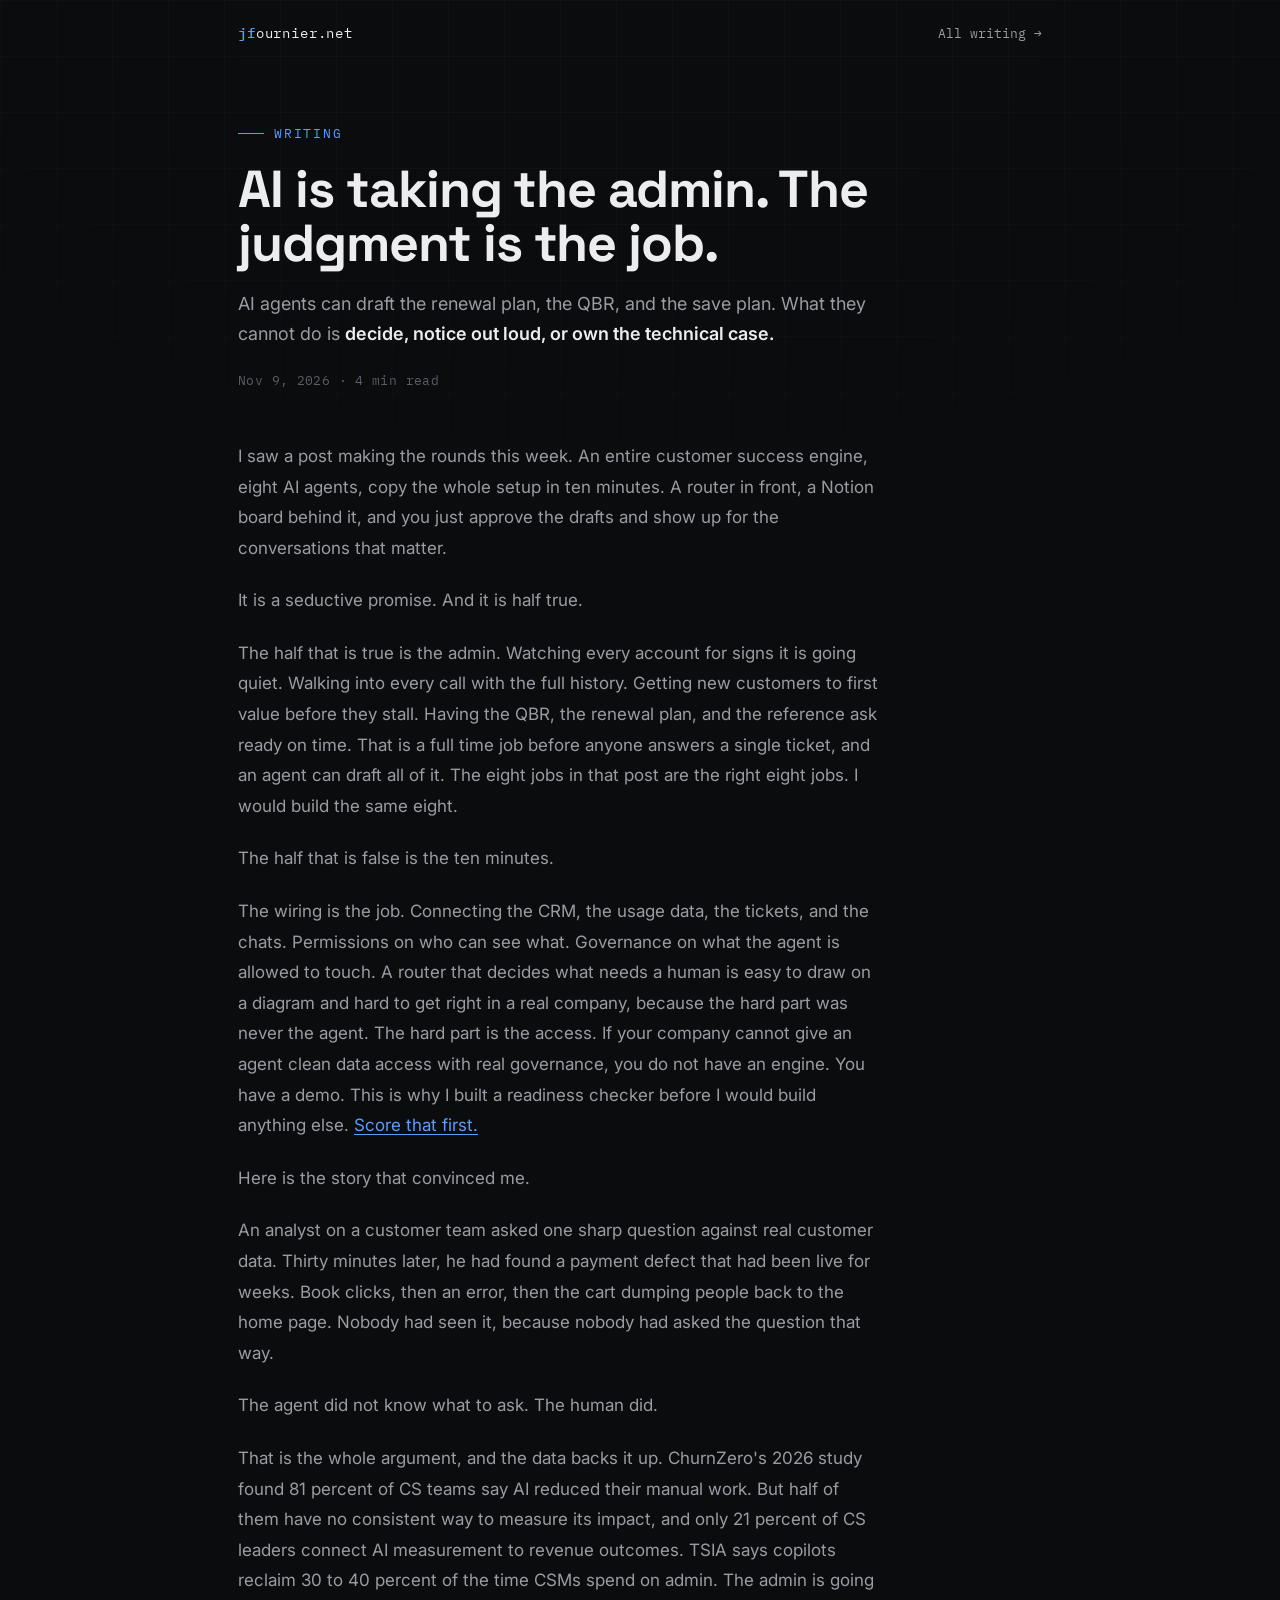
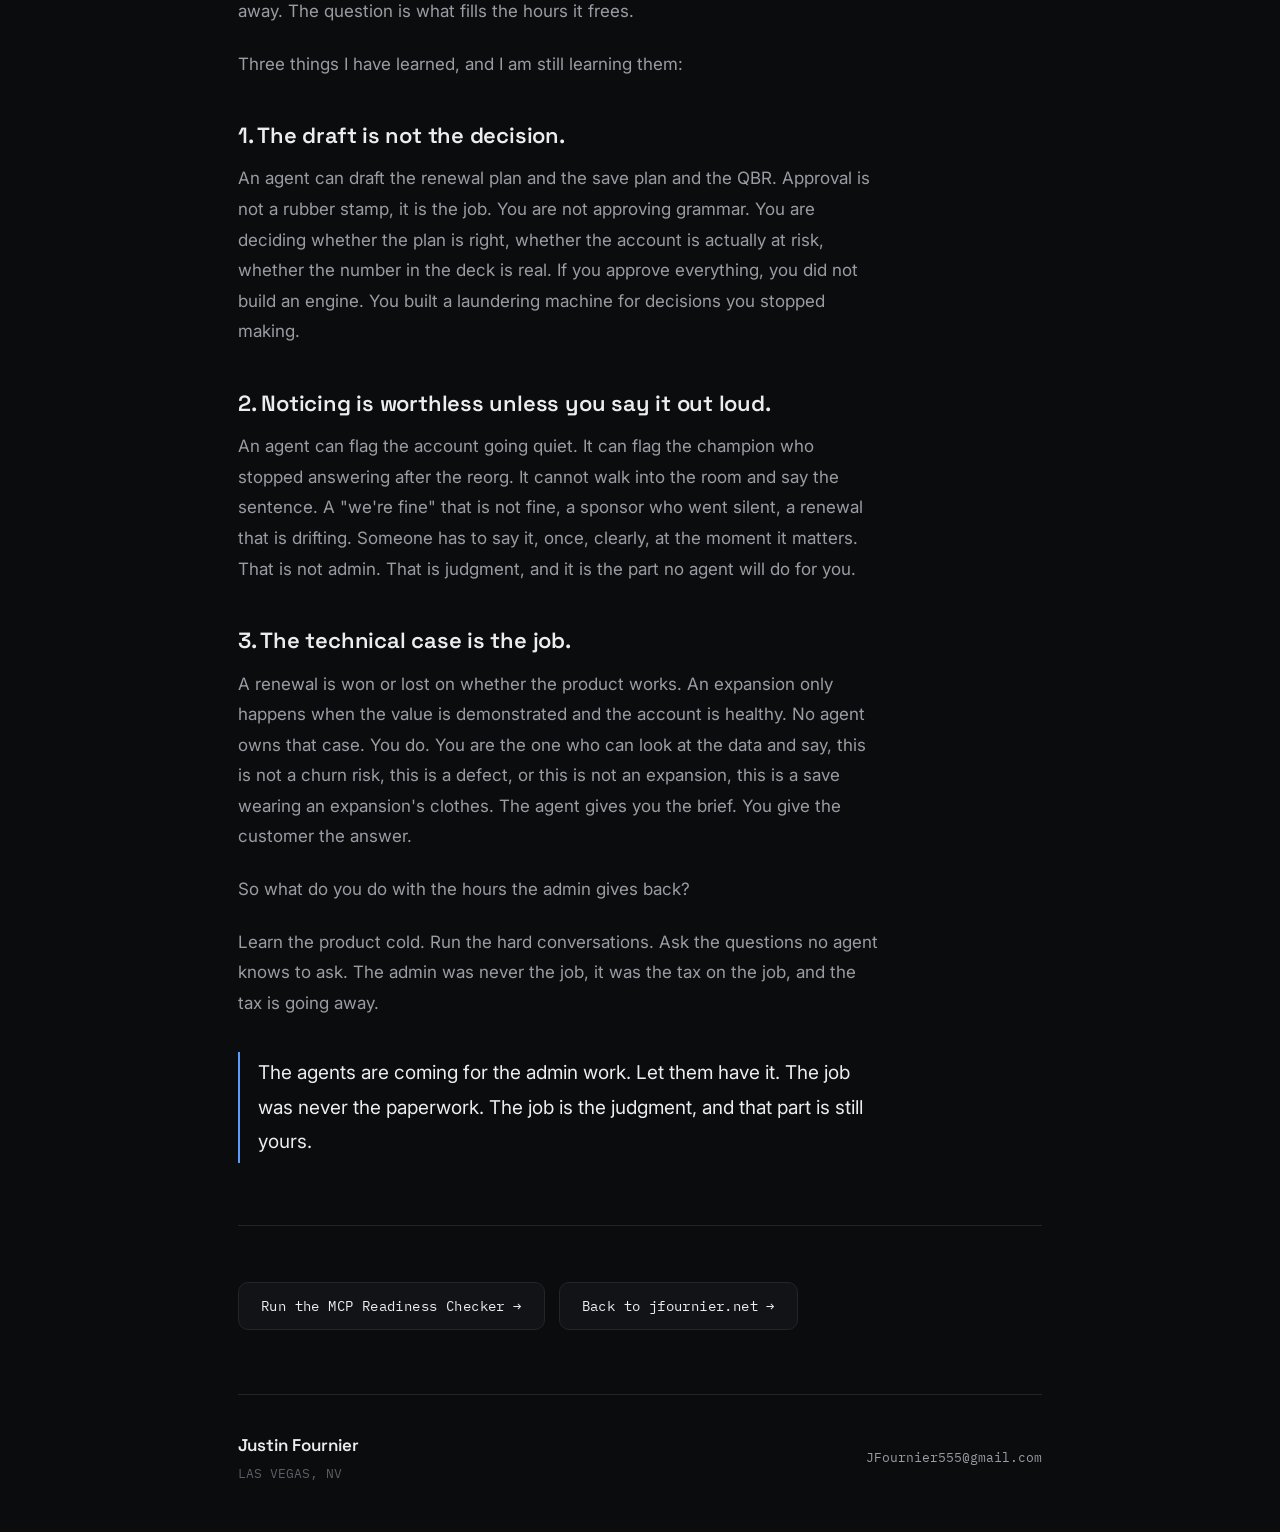
==== articles/ai-admin-judgment/index.html @ 4b38e666 "Articles: first article page + Writing section - /articles/ai-admin-judgment/: 'AI is taking the adm" ====
<!DOCTYPE html>
<html lang="en">
<head>
<meta charset="UTF-8">
<meta name="viewport" content="width=device-width, initial-scale=1.0">
<title>AI is taking the admin. The judgment is the job. — Justin Fournier</title>
<meta name="description" content="AI agents can draft the renewal plan, the QBR, and the save plan. What they cannot do is decide, notice out loud, or own the technical case. The admin is going away. The judgment is the job.">
<link rel="canonical" href="https://jfournier.net/articles/ai-admin-judgment/">
<link rel="icon" href="data:image/svg+xml,%3Csvg xmlns='http://www.w3.org/2000/svg' viewBox='0 0 64 64'%3E%3Crect width='64' height='64' rx='14' fill='%230b0c0e'/%3E%3Ctext x='32' y='43' font-family='Arial,Helvetica,sans-serif' font-size='30' font-weight='700' fill='%235b9dff' text-anchor='middle'%3EJF%3C/text%3E%3C/svg%3E">
<meta property="og:type" content="article">
<meta property="og:site_name" content="jfournier.net">
<meta property="og:title" content="AI is taking the admin. The judgment is the job. — Justin Fournier">
<meta property="og:description" content="AI agents can draft the renewal plan, the QBR, and the save plan. What they cannot do is decide, notice out loud, or own the technical case. The admin is going away. The judgment is the job.">
<meta property="og:url" content="https://jfournier.net/articles/ai-admin-judgment/">
<meta property="og:image" content="https://jfournier.net/og-card.png">
<meta name="twitter:card" content="summary_large_image">
<meta name="twitter:title" content="AI is taking the admin. The judgment is the job. — Justin Fournier">
<meta name="twitter:description" content="AI agents can draft the renewal plan, the QBR, and the save plan. What they cannot do is decide, notice out loud, or own the technical case. The admin is going away. The judgment is the job.">
<meta name="twitter:image" content="https://jfournier.net/og-card.png">
<script type="application/ld+json">
{
  "@context": "https://schema.org",
  "@type": "Article",
  "headline": "AI is taking the admin. The judgment is the job.",
  "description": "AI agents can draft the renewal plan, the QBR, and the save plan. What they cannot do is decide, notice out loud, or own the technical case. The admin is going away. The judgment is the job.",
  "author": {"@type": "Person", "name": "Justin Fournier", "url": "https://jfournier.net/"},
  "datePublished": "2026-11-09",
  "mainEntityOfPage": "https://jfournier.net/articles/ai-admin-judgment/"
}
</script>
<link rel="preconnect" href="https://fonts.googleapis.com">
<link rel="preconnect" href="https://fonts.gstatic.com" crossorigin>
<link href="https://fonts.googleapis.com/css2?family=Space+Grotesk:wght@400;500;600;700&family=Inter:wght@400;500;600&family=IBM+Plex+Mono:wght@400;500&display=swap" rel="stylesheet">
<link rel="stylesheet" href="/tools/scorecards.css">
<link rel="stylesheet" href="/articles/articles.css">
</head>
<body>
<div class="wrap">
  <div class="topbar">
    <a class="brand" href="/"><b>jf</b>ournier.net</a>
    <a href="/#writing">All writing →</a>
  </div>

  <header class="tool-head">
    <div class="kicker">Writing</div>
    <h1>AI is taking the admin. The judgment is the job.</h1>
    <p class="lede">AI agents can draft the renewal plan, the QBR, and the save plan. What they cannot do is <strong>decide, notice out loud, or own the technical case.</strong></p>
    <p class="article-meta">Nov 9, 2026 · 4 min read</p>
  </header>

  <main class="article-body">
    <p>I saw a post making the rounds this week. An entire customer success engine, eight AI agents, copy the whole setup in ten minutes. A router in front, a Notion board behind it, and you just approve the drafts and show up for the conversations that matter.</p>
    <p>It is a seductive promise. And it is half true.</p>
    <p>The half that is true is the admin. Watching every account for signs it is going quiet. Walking into every call with the full history. Getting new customers to first value before they stall. Having the QBR, the renewal plan, and the reference ask ready on time. That is a full time job before anyone answers a single ticket, and an agent can draft all of it. The eight jobs in that post are the right eight jobs. I would build the same eight.</p>
    <p>The half that is false is the ten minutes.</p>
    <p>The wiring is the job. Connecting the CRM, the usage data, the tickets, and the chats. Permissions on who can see what. Governance on what the agent is allowed to touch. A router that decides what needs a human is easy to draw on a diagram and hard to get right in a real company, because the hard part was never the agent. The hard part is the access. If your company cannot give an agent clean data access with real governance, you do not have an engine. You have a demo. This is why I built a readiness checker before I would build anything else. <a href="/tools/mcp-readiness/">Score that first.</a></p>
    <p>Here is the story that convinced me.</p>
    <p>An analyst on a customer team asked one sharp question against real customer data. Thirty minutes later, he had found a payment defect that had been live for weeks. Book clicks, then an error, then the cart dumping people back to the home page. Nobody had seen it, because nobody had asked the question that way.</p>
    <p>The agent did not know what to ask. The human did.</p>
    <p>That is the whole argument, and the data backs it up. ChurnZero's 2026 study found 81 percent of CS teams say AI reduced their manual work. But half of them have no consistent way to measure its impact, and only 21 percent of CS leaders connect AI measurement to revenue outcomes. TSIA says copilots reclaim 30 to 40 percent of the time CSMs spend on admin. The admin is going away. The question is what fills the hours it frees.</p>
    <p>Three things I have learned, and I am still learning them:</p>

    <h2>1. The draft is not the decision.</h2>
    <p>An agent can draft the renewal plan and the save plan and the QBR. Approval is not a rubber stamp, it is the job. You are not approving grammar. You are deciding whether the plan is right, whether the account is actually at risk, whether the number in the deck is real. If you approve everything, you did not build an engine. You built a laundering machine for decisions you stopped making.</p>

    <h2>2. Noticing is worthless unless you say it out loud.</h2>
    <p>An agent can flag the account going quiet. It can flag the champion who stopped answering after the reorg. It cannot walk into the room and say the sentence. A "we're fine" that is not fine, a sponsor who went silent, a renewal that is drifting. Someone has to say it, once, clearly, at the moment it matters. That is not admin. That is judgment, and it is the part no agent will do for you.</p>

    <h2>3. The technical case is the job.</h2>
    <p>A renewal is won or lost on whether the product works. An expansion only happens when the value is demonstrated and the account is healthy. No agent owns that case. You do. You are the one who can look at the data and say, this is not a churn risk, this is a defect, or this is not an expansion, this is a save wearing an expansion's clothes. The agent gives you the brief. You give the customer the answer.</p>

    <p>So what do you do with the hours the admin gives back?</p>
    <p>Learn the product cold. Run the hard conversations. Ask the questions no agent knows to ask. The admin was never the job, it was the tax on the job, and the tax is going away.</p>
    <p class="closer">The agents are coming for the admin work. Let them have it. The job was never the paperwork. The job is the judgment, and that part is still yours.</p>
  </main>

  <div class="article-foot">
    <div class="actions">
      <a class="btn" href="/tools/mcp-readiness/">Run the MCP Readiness Checker →</a>
      <a class="btn" href="/">Back to jfournier.net →</a>
    </div>
  </div>

  <footer>
    <div class="foot">
      <div>
        <div class="f-brand">Justin Fournier</div>
        <div class="f-sub">LAS VEGAS, NV</div>
      </div>
      <a class="f-mail" href="mailto:JFournier555@gmail.com">JFournier555@gmail.com</a>
    </div>
  </footer>
</div>
</body>
</html>
---- tools/scorecards.css ----
/* Shared styles for jfournier.net tool pages. Matches the homepage tokens:
   dark bg, steel-blue accent #5b9dff, Space Grotesk / Inter / IBM Plex Mono. */
:root{
  --bg:#0b0c0e;
  --surface:#121316;
  --surface-2:#17181c;
  --line:#232529;
  --text:#ededef;
  --muted:#9a9ca3;
  --faint:#5c5e66;
  --accent:#5b9dff;
  --accent-soft:rgba(91,157,255,.10);
  --good:#4cc38a;
  --good-soft:rgba(76,195,138,.10);
  --warn:#e5a13c;
  --warn-soft:rgba(229,161,60,.10);
  --bad:#e5534b;
  --bad-soft:rgba(229,83,75,.10);
  --radius:14px;
  --font-display:'Space Grotesk',system-ui,sans-serif;
  --font-body:'Inter',system-ui,sans-serif;
  --font-mono:'IBM Plex Mono',ui-monospace,SFMono-Regular,Menlo,monospace;
}
*{margin:0;padding:0;box-sizing:border-box}
html{scroll-behavior:smooth}
body{
  background:var(--bg);
  color:var(--text);
  font-family:var(--font-body);
  font-size:16px;
  line-height:1.65;
  -webkit-font-smoothing:antialiased;
  overflow-x:hidden;
}
body::before{
  content:"";
  position:fixed;inset:0;
  background-image:
    linear-gradient(rgba(255,255,255,.022) 1px,transparent 1px),
    linear-gradient(90deg,rgba(255,255,255,.022) 1px,transparent 1px);
  background-size:56px 56px;
  mask-image:radial-gradient(ellipse 90% 70% at 50% 0%,black 30%,transparent 100%);
  -webkit-mask-image:radial-gradient(ellipse 90% 70% at 50% 0%,black 30%,transparent 100%);
  pointer-events:none;
  z-index:0;
}
::selection{background:var(--accent);color:#0b0c0e}
a{color:inherit;text-decoration:none}
.wrap{max-width:860px;margin:0 auto;padding:0 28px;position:relative;z-index:1}

/* ---------- top bar ---------- */
.topbar{
  display:flex;align-items:center;justify-content:space-between;
  padding:22px 0;
  font-family:var(--font-mono);font-size:13px;color:var(--muted);
}
.topbar a:hover{color:var(--text)}
.topbar .brand{font-size:14px;letter-spacing:.06em;color:var(--text)}
.topbar .brand b{color:var(--accent);font-weight:500}

/* ---------- header ---------- */
.tool-head{padding:56px 0 40px}
.kicker{
  font-family:var(--font-mono);font-size:12.5px;letter-spacing:.14em;
  color:var(--accent);text-transform:uppercase;margin-bottom:18px;
  display:flex;align-items:center;gap:10px;
}
.kicker::before{content:"";width:26px;height:1px;background:var(--accent);display:inline-block}
h1{
  font-family:var(--font-display);
  font-size:clamp(34px,5.5vw,52px);
  line-height:1.05;font-weight:700;letter-spacing:-.02em;
  margin-bottom:18px;
}
.lede{font-size:18px;color:var(--muted);max-width:640px}
.lede strong{color:var(--text);font-weight:600}
.privacy{
  margin-top:22px;font-family:var(--font-mono);font-size:12.5px;color:var(--faint);letter-spacing:.03em;
}

/* ---------- sections ---------- */
.tool-sec{padding:34px 0}
.sec-label{
  font-family:var(--font-mono);font-size:12.5px;letter-spacing:.14em;
  color:var(--faint);text-transform:uppercase;margin-bottom:6px;
}
.sec-label::before{content:"// ";color:var(--accent)}
.sec-title{font-family:var(--font-display);font-size:24px;font-weight:600;letter-spacing:-.01em;margin-bottom:8px}
.sec-sub{color:var(--muted);font-size:15px;margin-bottom:24px;max-width:620px}
.sec-sub strong{color:var(--text);font-weight:500}

/* ---------- criteria ---------- */
.criterion{
  background:var(--surface);
  border:1px solid var(--line);
  border-radius:var(--radius);
  padding:22px 24px;
  margin-bottom:14px;
}
.criterion h3{font-family:var(--font-display);font-size:17px;font-weight:600;margin-bottom:4px;letter-spacing:-.01em}
.criterion h3 .w{
  font-family:var(--font-mono);font-size:11px;color:var(--faint);
  font-weight:400;letter-spacing:.06em;margin-left:8px;
}
.criterion p{color:var(--muted);font-size:14.5px;margin-bottom:16px}
.opts{display:flex;gap:10px;flex-wrap:wrap}
.opts label{position:relative}
.opts input{position:absolute;opacity:0;pointer-events:none}
.opts span{
  display:inline-block;
  font-family:var(--font-mono);font-size:13px;letter-spacing:.03em;
  padding:9px 18px;border-radius:9px;
  border:1px solid var(--line);color:var(--muted);
  background:var(--surface-2);
  cursor:pointer;
  transition:border-color .15s,color .15s,background .15s;
}
.opts span:hover{border-color:var(--accent);color:var(--text)}
.opts input:checked + span{
  border-color:var(--accent);
  background:var(--accent-soft);
  color:var(--text);
}
.opts input:focus-visible + span{outline:2px solid var(--accent);outline-offset:2px}

/* ---------- red flags ---------- */
.flags{margin-top:6px}
.flag{
  display:flex;gap:12px;align-items:flex-start;
  background:var(--surface);
  border:1px solid var(--line);
  border-radius:var(--radius);
  padding:18px 20px;margin-bottom:10px;
  cursor:pointer;
}
.flag input{margin-top:4px;accent-color:var(--bad);width:16px;height:16px;flex-shrink:0;cursor:pointer}
.flag span{font-size:15px;color:var(--muted)}
.flag span strong{color:var(--text);font-weight:600}
.flag.on{border-color:rgba(229,83,75,.55)}

/* ---------- verdict ---------- */
.verdict{
  border:1px solid var(--line);
  border-radius:var(--radius);
  background:var(--surface);
  padding:30px 28px;
  margin:10px 0 8px;
}
.verdict .v-score{
  font-family:var(--font-display);font-size:clamp(34px,4.5vw,46px);
  font-weight:700;letter-spacing:-.02em;line-height:1.05;
}
.verdict .v-title{
  font-family:var(--font-display);font-size:22px;font-weight:600;margin:10px 0 6px;
}
.verdict .v-body{color:var(--muted);font-size:15px;max-width:640px}
.verdict.good{border-color:rgba(76,195,138,.5)}
.verdict.good .v-score,.verdict.good .v-title{color:var(--good)}
.verdict.warn{border-color:rgba(229,161,60,.5)}
.verdict.warn .v-score,.verdict.warn .v-title{color:var(--warn)}
.verdict.bad{border-color:rgba(229,83,75,.55)}
.verdict.bad .v-score,.verdict.bad .v-title{color:var(--bad)}
.verdict.idle{opacity:.75}
.fixlist{margin-top:20px}
.fixlist h4{
  font-family:var(--font-mono);font-size:12px;letter-spacing:.12em;
  text-transform:uppercase;color:var(--faint);margin-bottom:10px;
}
.fixlist ul{list-style:none}
.fixlist li{
  color:var(--muted);font-size:15px;padding:7px 0 7px 22px;position:relative;
}
.fixlist li::before{content:"→";position:absolute;left:0;color:var(--accent);font-family:var(--font-mono)}
.fixlist li strong{color:var(--text);font-weight:600}
.subscores{
  display:flex;gap:26px;flex-wrap:wrap;margin-top:18px;
  font-family:var(--font-mono);font-size:12.5px;color:var(--faint);letter-spacing:.04em;
}
.subscores b{color:var(--muted);font-weight:500}

/* ---------- actions / notes ---------- */
.actions{display:flex;gap:14px;flex-wrap:wrap;margin:26px 0 10px}
.btn{
  display:inline-flex;align-items:center;gap:9px;
  font-family:var(--font-mono);font-size:13.5px;letter-spacing:.03em;
  padding:12px 22px;border-radius:10px;
  border:1px solid var(--line);color:var(--text);
  background:var(--surface);cursor:pointer;
  transition:transform .16s,border-color .16s,background .16s;
}
.btn:hover{transform:translateY(-2px);border-color:var(--accent)}
.note{
  border-left:2px solid var(--accent);
  padding:4px 0 4px 18px;margin:26px 0;
  color:var(--muted);font-size:15px;max-width:640px;
}
.note strong{color:var(--text);font-weight:600}
.credit{
  font-family:var(--font-mono);font-size:12.5px;color:var(--faint);
  line-height:1.7;margin:8px 0;
}
.credit a{color:var(--muted);text-decoration:underline;text-underline-offset:3px}
.credit a:hover{color:var(--accent)}

/* ---------- footer ---------- */
footer{border-top:1px solid var(--line);padding:36px 0 48px;margin-top:44px}
.foot{display:flex;justify-content:space-between;align-items:center;flex-wrap:wrap;gap:18px}
.foot .f-brand{font-family:var(--font-display);font-weight:600;font-size:17px}
.foot .f-sub{font-family:var(--font-mono);font-size:12.5px;color:var(--faint);margin-top:4px}
.foot .f-mail{font-family:var(--font-mono);font-size:13px;color:var(--muted)}
.foot .f-mail:hover{color:var(--accent)}
@media(max-width:640px){
  .opts span{padding:9px 14px}
  .verdict{padding:24px 20px}
}
---- articles/articles.css ----
/* Article typography for jfournier.net writing pages.
   Loaded after /tools/scorecards.css, which carries the shared page base. */
.article-meta{
  margin-top:22px;
  font-family:var(--font-mono);font-size:12.5px;color:var(--faint);letter-spacing:.03em;
}
.article-body{padding:10px 0 20px}
.article-body p{
  font-size:17px;line-height:1.8;color:var(--muted);
  margin-bottom:22px;max-width:640px;
}
.article-body p strong{color:var(--text);font-weight:600}
.article-body a{color:var(--accent);text-decoration:underline;text-underline-offset:3px}
.article-body a:hover{color:var(--text)}
.article-body h2{
  font-family:var(--font-display);font-size:22px;font-weight:600;
  letter-spacing:-.01em;margin:38px 0 10px;
}
.article-body .closer{
  font-size:19px;color:var(--text);
  border-left:2px solid var(--accent);
  padding:4px 0 4px 18px;margin-top:34px;
}
.article-foot{
  border-top:1px solid var(--line);
  padding:30px 0 10px;margin-top:20px;
}
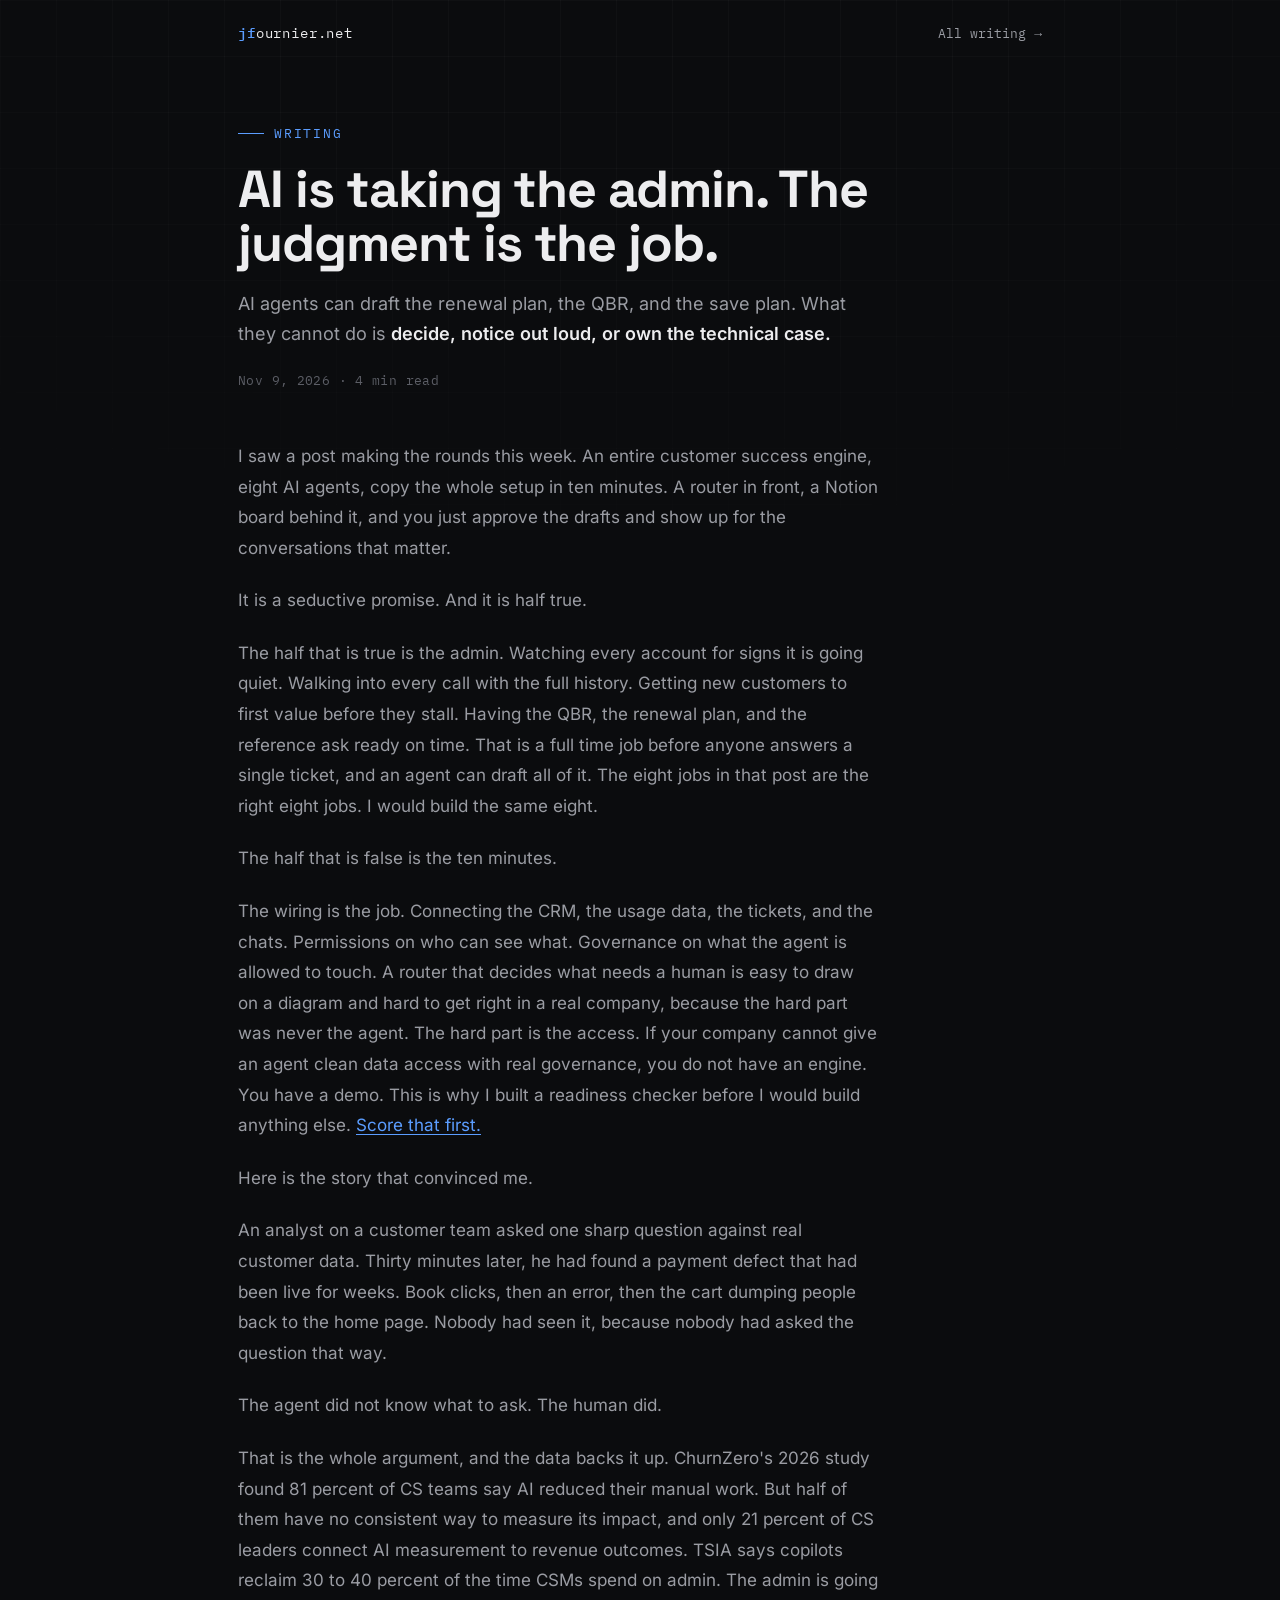
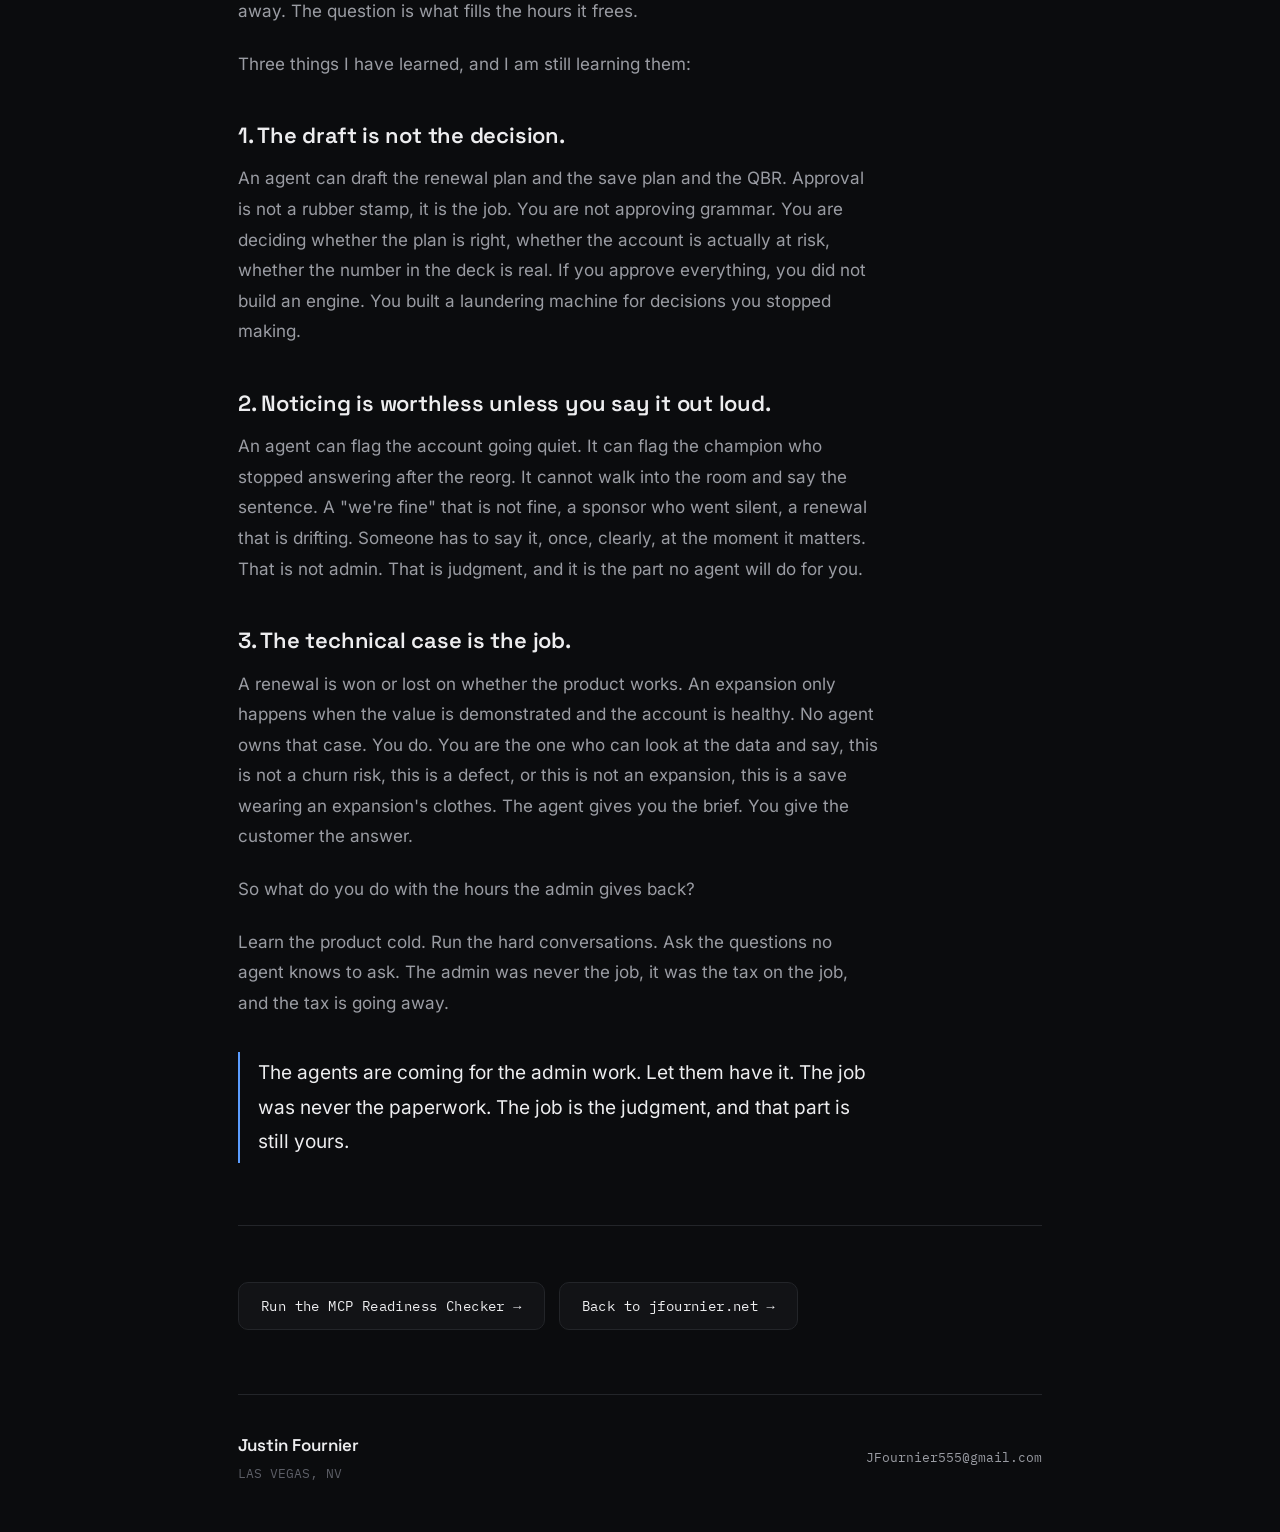
==== commit 95ecc80f: "Self-host fonts (Space Grotesk, Inter, IBM Plex Mono); drop Google Fonts" ====
--- a/articles/ai-admin-judgment/index.html
+++ b/articles/ai-admin-judgment/index.html
@@ -6,7 +6,7 @@
 <title>AI is taking the admin. The judgment is the job. — Justin Fournier</title>
 <meta name="description" content="AI agents can draft the renewal plan, the QBR, and the save plan. What they cannot do is decide, notice out loud, or own the technical case. The admin is going away. The judgment is the job.">
 <link rel="canonical" href="https://jfournier.net/articles/ai-admin-judgment/">
-<link rel="icon" href="data:image/svg+xml,%3Csvg xmlns='http://www.w3.org/2000/svg' viewBox='0 0 64 64'%3E%3Crect width='64' height='64' rx='14' fill='%230b0c0e'/%3E%3Ctext x='32' y='43' font-family='Arial,Helvetica,sans-serif' font-size='30' font-weight='700' fill='%235b9dff' text-anchor='middle'%3EJF%3C/text%3E%3C/svg%3E">
+<link rel="icon" href="/favicon.svg" type="image/svg+xml">
 <meta property="og:type" content="article">
 <meta property="og:site_name" content="jfournier.net">
 <meta property="og:title" content="AI is taking the admin. The judgment is the job. — Justin Fournier">
@@ -28,9 +28,6 @@
   "mainEntityOfPage": "https://jfournier.net/articles/ai-admin-judgment/"
 }
 </script>
-<link rel="preconnect" href="https://fonts.googleapis.com">
-<link rel="preconnect" href="https://fonts.gstatic.com" crossorigin>
-<link href="https://fonts.googleapis.com/css2?family=Space+Grotesk:wght@400;500;600;700&family=Inter:wght@400;500;600&family=IBM+Plex+Mono:wght@400;500&display=swap" rel="stylesheet">
 <link rel="stylesheet" href="/tools/scorecards.css">
 <link rel="stylesheet" href="/articles/articles.css">
 </head>
--- a/tools/scorecards.css
+++ b/tools/scorecards.css
@@ -1,5 +1,10 @@
 /* Shared styles for jfournier.net tool pages. Matches the homepage tokens:
-   dark bg, steel-blue accent #5b9dff, Space Grotesk / Inter / IBM Plex Mono. */
+   dark bg, steel-blue accent #5b9dff, Space Grotesk / Inter / IBM Plex Mono.
+   Fonts are self-hosted in /fonts/ (no Google Fonts round trip). */
+@font-face{font-family:'Space Grotesk';font-style:normal;font-weight:400 700;font-display:swap;src:url(/fonts/space-grotesk.woff2) format('woff2');}
+@font-face{font-family:'Inter';font-style:normal;font-weight:400 600;font-display:swap;src:url(/fonts/inter.woff2) format('woff2');}
+@font-face{font-family:'IBM Plex Mono';font-style:normal;font-weight:400;font-display:swap;src:url(/fonts/ibm-plex-mono-400.woff2) format('woff2');}
+@font-face{font-family:'IBM Plex Mono';font-style:normal;font-weight:500;font-display:swap;src:url(/fonts/ibm-plex-mono-500.woff2) format('woff2');}
 :root{
   --bg:#0b0c0e;
   --surface:#121316;
@@ -213,3 +218,70 @@
   .opts span{padding:9px 14px}
   .verdict{padding:24px 20px}
 }
+
+/* ---------- v2: frameworks, recommendations, LLM prompt ---------- */
+.fw-picker{margin-bottom:22px}
+.fw-picker label{
+  display:block;
+  font-family:var(--font-mono);font-size:12px;letter-spacing:.12em;
+  text-transform:uppercase;color:var(--faint);margin-bottom:8px;
+}
+.fw-picker select{
+  width:100%;max-width:340px;
+  font-family:var(--font-body);font-size:15px;color:var(--text);
+  background:var(--surface-2);border:1px solid var(--line);border-radius:9px;
+  padding:11px 14px;cursor:pointer;
+}
+.fw-picker select:focus{outline:2px solid var(--accent);outline-offset:2px}
+.fw-sub{color:var(--faint);font-size:13px;margin-top:8px;max-width:560px}
+.fw-slot{margin-top:14px}
+.fw-tag{
+  display:inline-block;
+  font-family:var(--font-mono);font-size:11.5px;letter-spacing:.05em;
+  color:var(--accent);background:var(--accent-soft);
+  border:1px solid rgba(91,157,255,.35);border-radius:7px;
+  padding:4px 9px;margin-bottom:6px;
+}
+.fw-tip{color:var(--faint);font-size:13px}
+.criterion.bonus{border-style:dashed;border-color:rgba(91,157,255,.45)}
+.criterion .b{
+  font-family:var(--font-mono);font-size:11px;color:var(--accent);
+  font-weight:400;letter-spacing:.06em;margin-left:8px;
+}
+.plan{margin-top:22px}
+.plan h4{
+  font-family:var(--font-mono);font-size:12px;letter-spacing:.12em;
+  text-transform:uppercase;color:var(--faint);margin-bottom:10px;
+}
+.plan ol{list-style:none;counter-reset:plan}
+.plan li{
+  color:var(--muted);font-size:15px;padding:8px 0 8px 30px;position:relative;
+  counter-increment:plan;
+}
+.plan li::before{
+  content:counter(plan);
+  position:absolute;left:0;top:8px;
+  width:20px;height:20px;border-radius:50%;
+  background:var(--accent-soft);color:var(--accent);
+  font-family:var(--font-mono);font-size:11px;
+  display:flex;align-items:center;justify-content:center;
+}
+.plan li strong{color:var(--text);font-weight:600}
+.promptbox{margin-top:26px;border-top:1px solid var(--line);padding-top:22px}
+.promptbox h4{
+  font-family:var(--font-mono);font-size:12px;letter-spacing:.12em;
+  text-transform:uppercase;color:var(--faint);margin-bottom:8px;
+}
+.prompt-sub{color:var(--muted);font-size:14px;margin-bottom:12px;max-width:640px}
+.promptbox textarea{
+  width:100%;min-height:190px;resize:vertical;
+  font-family:var(--font-mono);font-size:12.5px;line-height:1.6;color:var(--muted);
+  background:var(--surface);border:1px solid var(--line);border-radius:10px;
+  padding:14px 16px;
+}
+.promptbox textarea:focus{outline:2px solid var(--accent);outline-offset:2px}
+.fw-note{
+  border-left:2px solid var(--accent);
+  padding:4px 0 4px 18px;margin:18px 0;
+  color:var(--muted);font-size:14px;max-width:620px;
+}
